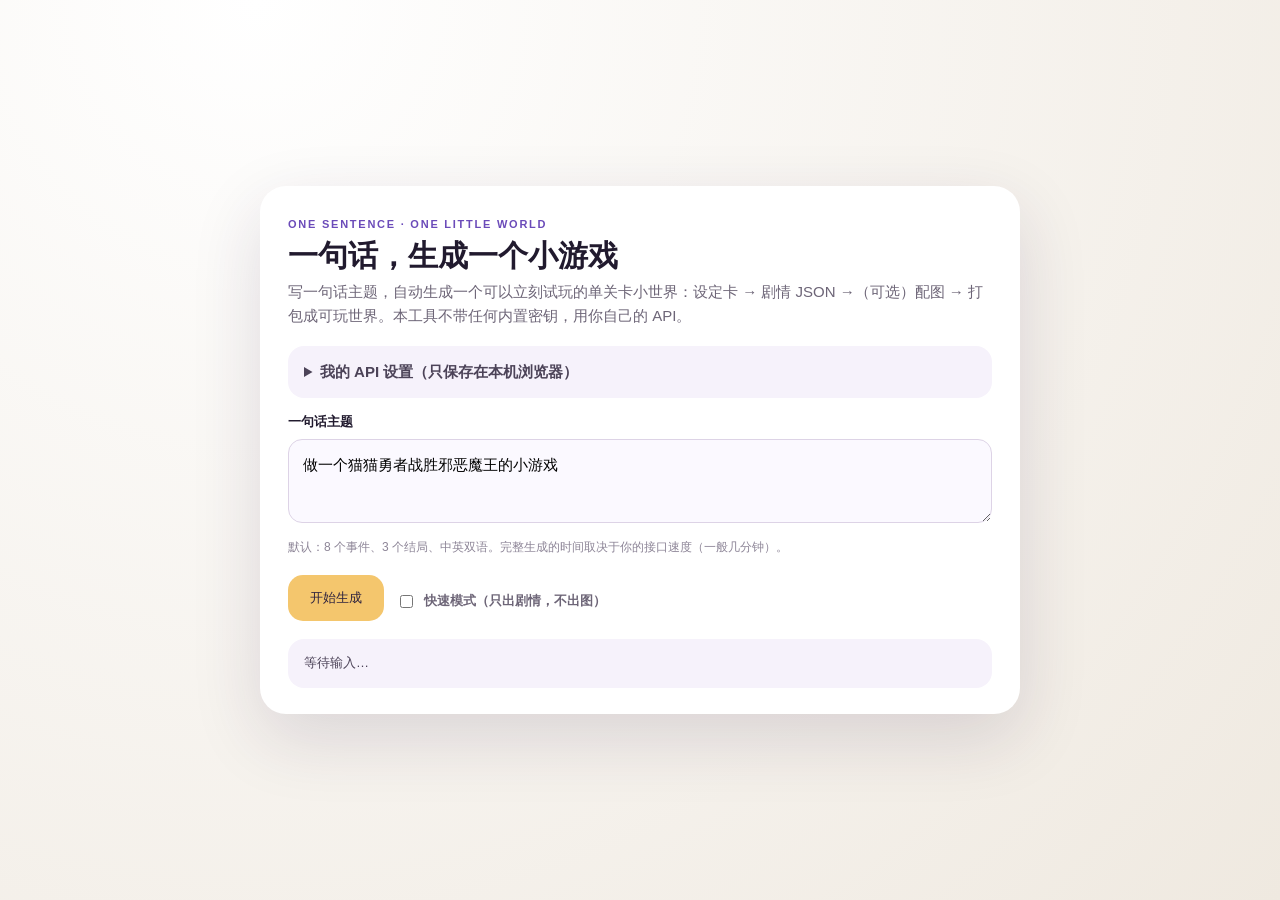
==== index.html @ 18d7301c "Standalone one-sentence world creator: local UI, OpenAI-compatible pipeline, bundled player" ====
<!doctype html>
<html lang="zh-CN">
<head>
  <meta charset="utf-8">
  <meta name="viewport" content="width=device-width, initial-scale=1">
  <title>一句话生成小游戏 · GlimmersElsewhereCreate</title>
  <style>
    :root { --ink:#211a2e; --violet:#6b4bb9; --gold:#f4c66d; --bg:#efe9e0; }
    * { box-sizing: border-box; }
    body { margin: 0; min-height: 100vh; display: grid; place-items: center; background: radial-gradient(circle at 20% 0%, #ffffff, var(--bg)); color: var(--ink); font: 15px/1.6 "PingFang SC", "Helvetica Neue", sans-serif; }
    main { width: min(100%, 760px); margin: 32px 18px; padding: 30px 28px 26px; border-radius: 26px; background: #fff; box-shadow: 0 24px 70px rgba(48, 31, 70, .14); }
    h1 { margin: 4px 0 6px; font: 900 30px/1.2 "Songti SC", serif; }
    .eyebrow { margin: 0; color: var(--violet); font-weight: 800; letter-spacing: .16em; font-size: 11px; }
    p.lead { margin: 0 0 18px; color: #6d6577; }
    label { display: block; margin: 14px 0 6px; font-weight: 700; font-size: 13px; }
    input[type=text], input[type=password], textarea { width: 100%; padding: 13px 14px; border: 1px solid #ddd3e6; border-radius: 14px; font: inherit; background: #fbf9ff; }
    textarea { min-height: 84px; resize: vertical; }
    details { margin: 16px 0 4px; padding: 14px 16px; border-radius: 16px; background: #f6f2fb; }
    summary { cursor: pointer; font-weight: 800; color: #4c4358; }
    .grid2 { display: grid; grid-template-columns: 1fr 1fr; gap: 0 14px; }
    .row { display: flex; gap: 12px; align-items: center; flex-wrap: wrap; margin-top: 18px; }
    button { padding: 14px 22px; border: 0; border-radius: 15px; background: var(--gold); color: #2e233f; font: 800 16px inherit; cursor: pointer; }
    button[disabled] { opacity: .55; cursor: default; }
    .check { display: flex; align-items: center; gap: 8px; color: #6d6577; font-size: 13px; }
    #status { margin-top: 18px; padding: 14px 16px; border-radius: 16px; background: #f6f2fb; color: #4c4358; font-size: 13px; white-space: pre-wrap; }
    #result { display: none; margin-top: 20px; padding: 18px; border-radius: 18px; background: linear-gradient(135deg, #fff6dc, #f7e6b8); }
    #result h2 { margin: 0 0 4px; font: 900 22px/1.25 "Songti SC", serif; }
    #result img { width: 100%; max-width: 320px; border-radius: 16px; display: block; margin: 12px 0; }
    #result a { display: inline-block; margin-top: 10px; padding: 12px 18px; border-radius: 13px; background: var(--violet); color: #fff; text-decoration: none; font-weight: 800; }
    code { background: #efe8fb; padding: 2px 6px; border-radius: 7px; font-size: 12px; }
    .hint { margin-top: 8px; color: #8d8597; font-size: 12px; }
  </style>
</head>
<body>
  <main>
    <p class="eyebrow">ONE SENTENCE · ONE LITTLE WORLD</p>
    <h1>一句话，生成一个小游戏</h1>
    <p class="lead">写一句话主题，自动生成一个可以立刻试玩的单关卡小世界：设定卡 → 剧情 JSON →（可选）配图 → 打包成可玩世界。本工具不带任何内置密钥，用你自己的 API。</p>

    <details id="apiBox">
      <summary>我的 API 设置（只保存在本机浏览器）</summary>
      <label for="apiBase">大模型接口地址</label>
      <input id="apiBase" type="text" value="https://api.deepseek.com" placeholder="https://api.deepseek.com">
      <div class="grid2">
        <div>
          <label for="apiKey">API Key</label>
          <input id="apiKey" type="password" autocomplete="off" placeholder="sk-...">
        </div>
        <div>
          <label for="apiModel">模型</label>
          <input id="apiModel" type="text" value="deepseek-chat" placeholder="deepseek-chat">
        </div>
      </div>
      <p class="hint">任何 OpenAI 兼容接口都可以：DeepSeek、Kimi、智谱、OpenAI……填它自己的网址、Key、模型即可。地址和 Key 只保存在你的浏览器里，生成时才会发给你本机的服务。</p>
      <label for="imageBase">图片接口地址（可选，留空就不出图）</label>
      <input id="imageBase" type="text" placeholder="例如 https://api.openai.com/v1">
      <div class="grid2">
        <div>
          <label for="imageKey">图片 API Key（可选）</label>
          <input id="imageKey" type="password" autocomplete="off">
        </div>
        <div>
          <label for="imageModel">图片模型（可选）</label>
          <input id="imageModel" type="text" placeholder="gpt-image-1">
        </div>
      </div>
    </details>

    <label for="sentence">一句话主题</label>
    <textarea id="sentence">做一个猫猫勇者战胜邪恶魔王的小游戏</textarea>
    <p class="hint">默认：8 个事件、3 个结局、中英双语。完整生成的时间取决于你的接口速度（一般几分钟）。</p>

    <div class="row">
      <button id="go">开始生成</button>
      <label class="check"><input id="planOnly" type="checkbox"> 快速模式（只出剧情，不出图）</label>
    </div>

    <div id="status">等待输入…</div>

    <section id="result">
      <h2 id="resultTitle"></h2>
      <img id="resultCover" alt="生成的小世界封面">
      <p id="resultMeta"></p>
      <a id="resultPlay" href="#" target="_blank">▶ 立即试玩</a>
    </section>
  </main>
  <script>
    const $ = (id) => document.getElementById(id);
    const FIELDS = ["apiBase", "apiKey", "apiModel", "imageBase", "imageKey", "imageModel"];
    const STORE = "glimmers-create-api-v1";

    try {
      const saved = JSON.parse(localStorage.getItem(STORE) || "{}");
      for (const id of FIELDS) if (typeof saved[id] === "string" && saved[id]) $(id).value = saved[id];
    } catch (error) { /* first visit */ }
    for (const id of FIELDS) {
      $(id).addEventListener("input", () => {
        const data = {};
        for (const key of FIELDS) data[key] = $(key).value.trim();
        localStorage.setItem(STORE, JSON.stringify(data));
      });
    }

    let timer = null;
    $("go").addEventListener("click", async () => {
      const sentence = $("sentence").value.trim();
      if (!sentence) return;
      if (!$("apiKey").value.trim()) {
        $("apiBox").open = true;
        $("status").textContent = "先在「我的 API 设置」里填上你自己的 API Key。";
        return;
      }
      $("go").disabled = true;
      $("result").style.display = "none";
      const started = Date.now();
      const tick = () => { $("status").textContent = `生成中… 已用时 ${Math.round((Date.now() - started) / 1000)} 秒\n（剧情约 1 分钟；带配图的完整生成一般几分钟）`; };
      tick();
      timer = setInterval(tick, 1000);
      try {
        const response = await fetch("/api/generate", {
          method: "POST",
          headers: { "Content-Type": "application/json" },
          body: JSON.stringify({
            sentence,
            planOnly: $("planOnly").checked,
            api: {
              base: $("apiBase").value.trim(),
              key: $("apiKey").value.trim(),
              model: $("apiModel").value.trim(),
              imageBase: $("imageBase").value.trim(),
              imageKey: $("imageKey").value.trim(),
              imageModel: $("imageModel").value.trim(),
            },
          }),
        });
        const data = await response.json();
        if (!response.ok || data.error) {
          $("status").textContent = `失败：${data.error || response.status}\n\n${(data.log || "").slice(-1200)}`;
          return;
        }
        if (data.planOnly) {
          $("status").textContent = `策划完成（快速模式，未出图）：${data.seconds} 秒 · AI 调用 ${data.calls} 次\n标题：${data.title}\n工作目录：${data.workDir}\n\n${(data.log || "").slice(-800)}`;
          return;
        }
        $("status").textContent = `完成：${data.seconds} 秒 · AI 调用 ${data.calls} 次\n世界 id：${data.worldId}\n工作目录：${data.workDir}\n\n${(data.log || "").slice(-800)}`;
        $("resultTitle").textContent = data.title;
        const cover = $("resultCover");
        cover.style.display = "";
        cover.onerror = () => { cover.style.display = "none"; };
        cover.src = `/worlds/${data.worldId}/assets/cover.png?v=${Date.now()}`;
        $("resultMeta").innerHTML = `试玩地址：<code>${data.playUrl}</code>`;
        $("resultPlay").href = data.playUrl;
        $("result").style.display = "block";
      } catch (error) {
        $("status").textContent = `失败：${error}`;
      } finally {
        clearInterval(timer);
        $("go").disabled = false;
      }
    });
  </script>
</body>
</html>
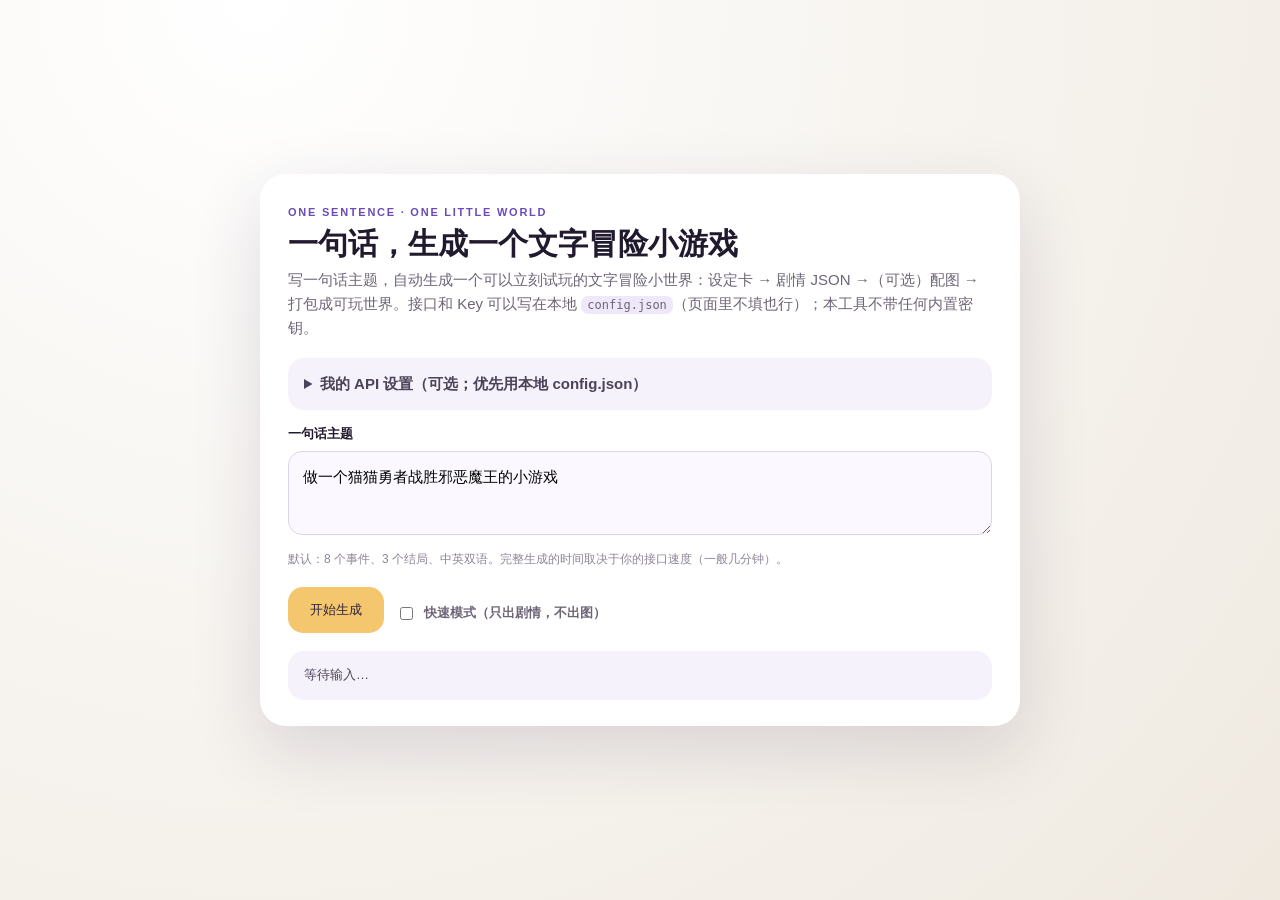
==== commit 69fe5452: "Local config.json support (gitignored): API settings can live in a local file" ====
--- a/index.html
+++ b/index.html
@@ -3,7 +3,7 @@
 <head>
   <meta charset="utf-8">
   <meta name="viewport" content="width=device-width, initial-scale=1">
-  <title>一句话生成小游戏 · GlimmersElsewhereCreate</title>
+  <title>一句话，生成一个文字冒险小游戏 · GlimmersElsewhereCreate</title>
   <style>
     :root { --ink:#211a2e; --violet:#6b4bb9; --gold:#f4c66d; --bg:#efe9e0; }
     * { box-sizing: border-box; }
@@ -34,13 +34,13 @@
 <body>
   <main>
     <p class="eyebrow">ONE SENTENCE · ONE LITTLE WORLD</p>
-    <h1>一句话，生成一个小游戏</h1>
-    <p class="lead">写一句话主题，自动生成一个可以立刻试玩的单关卡小世界：设定卡 → 剧情 JSON →（可选）配图 → 打包成可玩世界。本工具不带任何内置密钥，用你自己的 API。</p>
+    <h1>一句话，生成一个文字冒险小游戏</h1>
+    <p class="lead">写一句话主题，自动生成一个可以立刻试玩的文字冒险小世界：设定卡 → 剧情 JSON →（可选）配图 → 打包成可玩世界。接口和 Key 可以写在本地 <code>config.json</code>（页面里不填也行）；本工具不带任何内置密钥。</p>
 
     <details id="apiBox">
-      <summary>我的 API 设置（只保存在本机浏览器）</summary>
+      <summary>我的 API 设置（可选；优先用本地 config.json）</summary>
       <label for="apiBase">大模型接口地址</label>
-      <input id="apiBase" type="text" value="https://api.deepseek.com" placeholder="https://api.deepseek.com">
+      <input id="apiBase" type="text" placeholder="https://api.deepseek.com">
       <div class="grid2">
         <div>
           <label for="apiKey">API Key</label>
@@ -48,10 +48,10 @@
         </div>
         <div>
           <label for="apiModel">模型</label>
-          <input id="apiModel" type="text" value="deepseek-chat" placeholder="deepseek-chat">
+          <input id="apiModel" type="text" placeholder="deepseek-chat">
         </div>
       </div>
-      <p class="hint">任何 OpenAI 兼容接口都可以：DeepSeek、Kimi、智谱、OpenAI……填它自己的网址、Key、模型即可。地址和 Key 只保存在你的浏览器里，生成时才会发给你本机的服务。</p>
+      <p class="hint" id="apiHint">任何 OpenAI 兼容接口都可以：DeepSeek、Kimi、智谱、OpenAI……把 <code>config.example.json</code> 复制成 <code>config.json</code> 填好即可（该文件不会被上传）；页面里填的内容会覆盖文件里的，留空则用文件里的。</p>
       <label for="imageBase">图片接口地址（可选，留空就不出图）</label>
       <input id="imageBase" type="text" placeholder="例如 https://api.openai.com/v1">
       <div class="grid2">
@@ -88,6 +88,7 @@
     const $ = (id) => document.getElementById(id);
     const FIELDS = ["apiBase", "apiKey", "apiModel", "imageBase", "imageKey", "imageModel"];
     const STORE = "glimmers-create-api-v1";
+    let configInfo = { llm: {}, image: {} };
 
     try {
       const saved = JSON.parse(localStorage.getItem(STORE) || "{}");
@@ -101,13 +102,29 @@
       });
     }
 
+    async function loadConfig() {
+      try {
+        const response = await fetch("/api/config");
+        configInfo = await response.json();
+      } catch (error) { /* no config file */ }
+      $("apiBase").placeholder = configInfo.llm?.base || "https://api.deepseek.com";
+      $("apiModel").placeholder = configInfo.llm?.model || "deepseek-chat";
+      $("apiKey").placeholder = configInfo.llm?.hasKey ? "已从 config.json 读取（留空即可）" : "sk-...";
+      $("imageBase").placeholder = configInfo.image?.base || "例如 https://api.openai.com/v1";
+      $("imageModel").placeholder = configInfo.image?.model || "gpt-image-1";
+      if (configInfo.llm?.hasKey) {
+        $("apiHint").innerHTML = "已读到本地 <code>config.json</code> 里的接口和 Key —— 页面里什么都不用填。想临时换接口，在下面输入即可（会覆盖文件里的）。";
+      }
+    }
+    loadConfig();
+
     let timer = null;
     $("go").addEventListener("click", async () => {
       const sentence = $("sentence").value.trim();
       if (!sentence) return;
-      if (!$("apiKey").value.trim()) {
+      if (!$("apiKey").value.trim() && !configInfo.llm?.hasKey) {
         $("apiBox").open = true;
-        $("status").textContent = "先在「我的 API 设置」里填上你自己的 API Key。";
+        $("status").textContent = "还没有 API Key：把 config.example.json 复制成 config.json 填好，或在上面输入框里填一个。";
         return;
       }
       $("go").disabled = true;
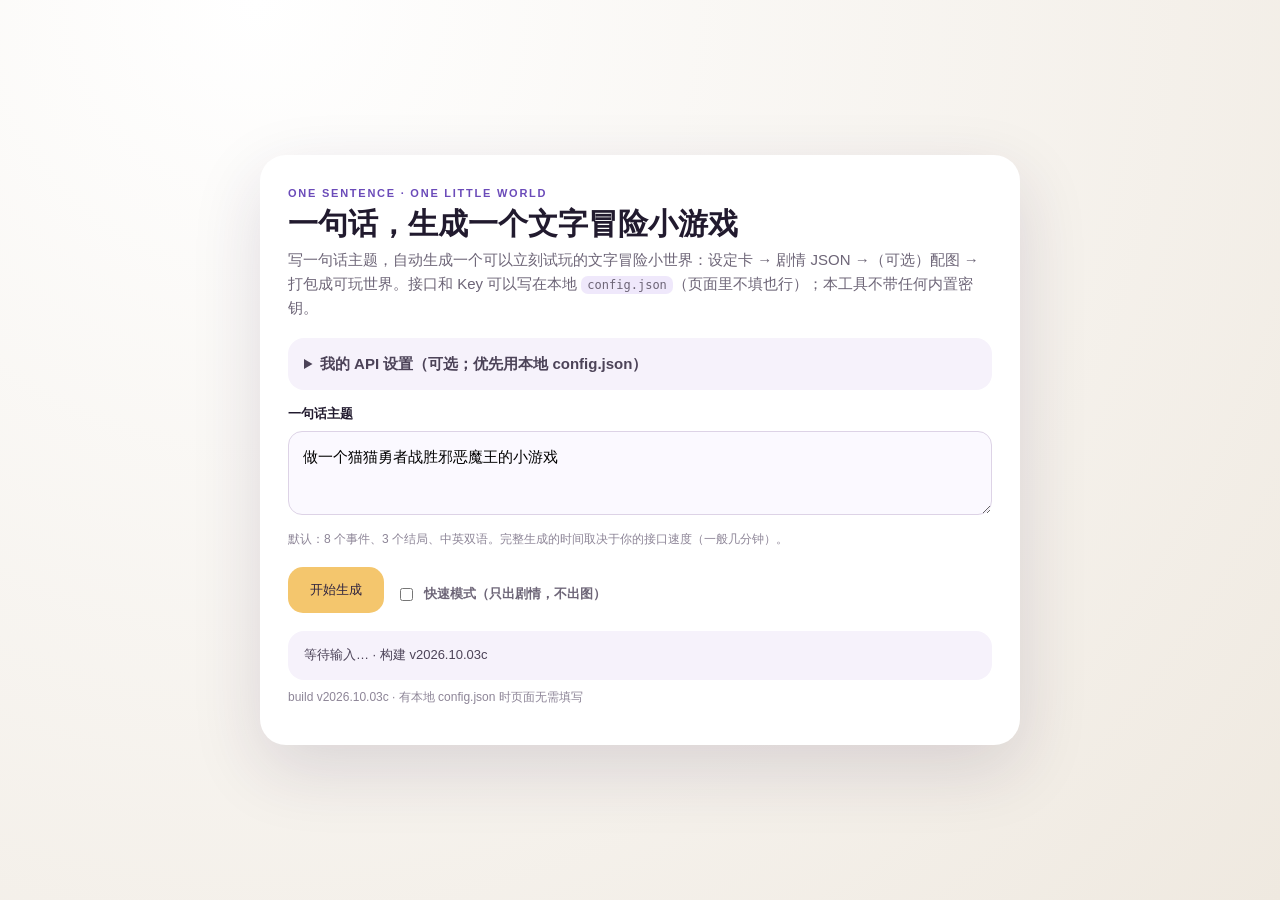
==== commit b3cf0e96: "Live progress stream, red error states, no-store caching" ====
--- a/index.html
+++ b/index.html
@@ -23,6 +23,8 @@
     button[disabled] { opacity: .55; cursor: default; }
     .check { display: flex; align-items: center; gap: 8px; color: #6d6577; font-size: 13px; }
     #status { margin-top: 18px; padding: 14px 16px; border-radius: 16px; background: #f6f2fb; color: #4c4358; font-size: 13px; white-space: pre-wrap; }
+    #status.error { background: #ffe9e7; color: #b3261e; }
+    #status.ok { background: #e9f7ee; color: #1e6b3a; }
     #result { display: none; margin-top: 20px; padding: 18px; border-radius: 18px; background: linear-gradient(135deg, #fff6dc, #f7e6b8); }
     #result h2 { margin: 0 0 4px; font: 900 22px/1.25 "Songti SC", serif; }
     #result img { width: 100%; max-width: 320px; border-radius: 16px; display: block; margin: 12px 0; }
@@ -75,7 +77,7 @@
       <label class="check"><input id="planOnly" type="checkbox"> 快速模式（只出剧情，不出图）</label>
     </div>
 
-    <div id="status">等待输入…</div>
+    <div id="status">等待输入… · 构建 v2026.10.03c</div>
 
     <section id="result">
       <h2 id="resultTitle"></h2>
@@ -83,6 +85,7 @@
       <p id="resultMeta"></p>
       <a id="resultPlay" href="#" target="_blank">▶ 立即试玩</a>
     </section>
+    <p class="hint" id="buildTag">build v2026.10.03c · 有本地 config.json 时页面无需填写</p>
   </main>
   <script>
     const $ = (id) => document.getElementById(id);
@@ -118,21 +121,42 @@
     }
     loadConfig();
 
-    let timer = null;
+    let stopTicker = false;
+    function setStatus(text, kind) {
+      const box = $("status");
+      box.classList.toggle("error", kind === "error");
+      box.classList.toggle("ok", kind === "ok");
+      box.textContent = text;
+    }
+    async function tickProgress(started) {
+      if (stopTicker) return;
+      const seconds = Math.round((Date.now() - started) / 1000);
+      let tail = "";
+      try {
+        const response = await fetch("/api/progress");
+        const data = await response.json();
+        const lines = (data.lines || []).slice(-14).map(line => "  " + line.trim().slice(0, 110));
+        if (lines.length) tail = "\n" + lines.join("\n");
+      } catch (error) { /* keep the timer text */ }
+      if (stopTicker) return;
+      $("status").classList.remove("error");
+      $("status").classList.remove("ok");
+      $("status").textContent = `生成中… 已用时 ${seconds} 秒\n（剧情约 1 分钟；带配图的完整生成一般几分钟）${tail}`;
+      setTimeout(() => tickProgress(started), 1200);
+    }
     $("go").addEventListener("click", async () => {
       const sentence = $("sentence").value.trim();
       if (!sentence) return;
       if (!$("apiKey").value.trim() && !configInfo.llm?.hasKey) {
         $("apiBox").open = true;
-        $("status").textContent = "还没有 API Key：把 config.example.json 复制成 config.json 填好，或在上面输入框里填一个。";
+        setStatus("还没有 API Key：把 config.example.json 复制成 config.json 填好，或在上面输入框里填一个。", "error");
         return;
       }
       $("go").disabled = true;
       $("result").style.display = "none";
+      stopTicker = false;
       const started = Date.now();
-      const tick = () => { $("status").textContent = `生成中… 已用时 ${Math.round((Date.now() - started) / 1000)} 秒\n（剧情约 1 分钟；带配图的完整生成一般几分钟）`; };
-      tick();
-      timer = setInterval(tick, 1000);
+      tickProgress(started);
       try {
         const response = await fetch("/api/generate", {
           method: "POST",
@@ -152,14 +176,14 @@
         });
         const data = await response.json();
         if (!response.ok || data.error) {
-          $("status").textContent = `失败：${data.error || response.status}\n\n${(data.log || "").slice(-1200)}`;
+          setStatus(`失败：${data.error || response.status}\n\n${(data.log || "").slice(-1500)}`, "error");
           return;
         }
         if (data.planOnly) {
-          $("status").textContent = `策划完成（快速模式，未出图）：${data.seconds} 秒 · AI 调用 ${data.calls} 次\n标题：${data.title}\n工作目录：${data.workDir}\n\n${(data.log || "").slice(-800)}`;
+          setStatus(`策划完成（快速模式，未出图）：${data.seconds} 秒 · AI 调用 ${data.calls} 次\n标题：${data.title}\n工作目录：${data.workDir}\n\n${(data.log || "").slice(-800)}`, "ok");
           return;
         }
-        $("status").textContent = `完成：${data.seconds} 秒 · AI 调用 ${data.calls} 次\n世界 id：${data.worldId}\n工作目录：${data.workDir}\n\n${(data.log || "").slice(-800)}`;
+        setStatus(`完成：${data.seconds} 秒 · AI 调用 ${data.calls} 次\n世界 id：${data.worldId}\n工作目录：${data.workDir}\n\n${(data.log || "").slice(-800)}`, "ok");
         $("resultTitle").textContent = data.title;
         const cover = $("resultCover");
         cover.style.display = "";
@@ -169,9 +193,9 @@
         $("resultPlay").href = data.playUrl;
         $("result").style.display = "block";
       } catch (error) {
-        $("status").textContent = `失败：${error}`;
+        setStatus(`失败：${error}`, "error");
       } finally {
-        clearInterval(timer);
+        stopTicker = true;
         $("go").disabled = false;
       }
     });
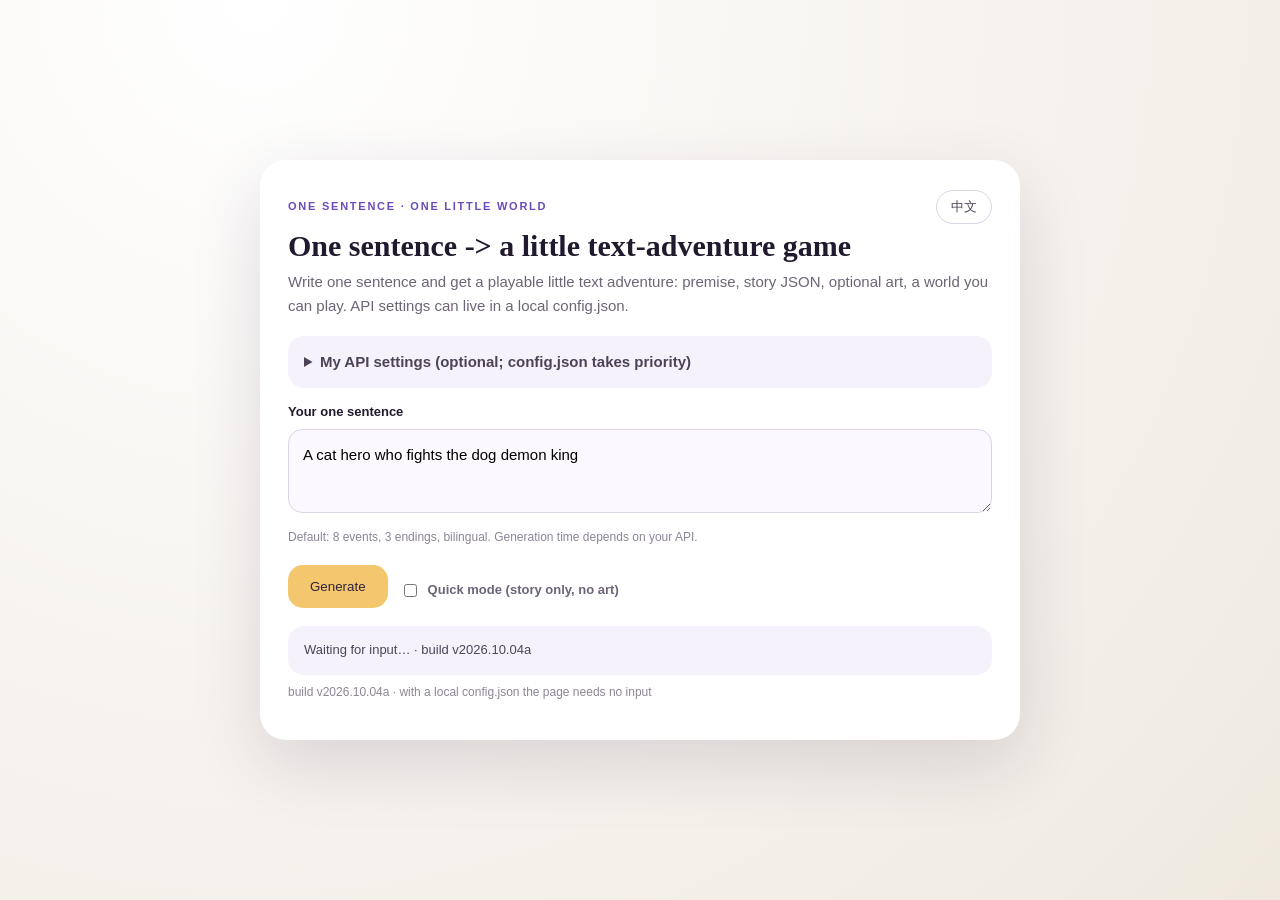
==== commit 864d22dc: "Bilingual create page (EN default) with in-page language toggle" ====
--- a/index.html
+++ b/index.html
@@ -1,14 +1,16 @@
 <!doctype html>
-<html lang="zh-CN">
+<html lang="en">
 <head>
   <meta charset="utf-8">
   <meta name="viewport" content="width=device-width, initial-scale=1">
-  <title>一句话，生成一个文字冒险小游戏 · GlimmersElsewhereCreate</title>
+  <title>One sentence -> a little text-adventure game · GlimmersElsewhereCreate</title>
   <style>
     :root { --ink:#211a2e; --violet:#6b4bb9; --gold:#f4c66d; --bg:#efe9e0; }
     * { box-sizing: border-box; }
     body { margin: 0; min-height: 100vh; display: grid; place-items: center; background: radial-gradient(circle at 20% 0%, #ffffff, var(--bg)); color: var(--ink); font: 15px/1.6 "PingFang SC", "Helvetica Neue", sans-serif; }
     main { width: min(100%, 760px); margin: 32px 18px; padding: 30px 28px 26px; border-radius: 26px; background: #fff; box-shadow: 0 24px 70px rgba(48, 31, 70, .14); }
+    .topline { display: flex; align-items: center; justify-content: space-between; gap: 12px; }
+    .lang-btn { padding: 7px 14px; border: 1px solid #ddd3e6; border-radius: 999px; background: #fff; color: #4c4358; font: 800 12px inherit; cursor: pointer; }
     h1 { margin: 4px 0 6px; font: 900 30px/1.2 "Songti SC", serif; }
     .eyebrow { margin: 0; color: var(--violet); font-weight: 800; letter-spacing: .16em; font-size: 11px; }
     p.lead { margin: 0 0 18px; color: #6d6577; }
@@ -19,8 +21,8 @@
     summary { cursor: pointer; font-weight: 800; color: #4c4358; }
     .grid2 { display: grid; grid-template-columns: 1fr 1fr; gap: 0 14px; }
     .row { display: flex; gap: 12px; align-items: center; flex-wrap: wrap; margin-top: 18px; }
-    button { padding: 14px 22px; border: 0; border-radius: 15px; background: var(--gold); color: #2e233f; font: 800 16px inherit; cursor: pointer; }
-    button[disabled] { opacity: .55; cursor: default; }
+    button.primary { padding: 14px 22px; border: 0; border-radius: 15px; background: var(--gold); color: #2e233f; font: 800 16px inherit; cursor: pointer; }
+    button.primary[disabled] { opacity: .55; cursor: default; }
     .check { display: flex; align-items: center; gap: 8px; color: #6d6577; font-size: 13px; }
     #status { margin-top: 18px; padding: 14px 16px; border-radius: 16px; background: #f6f2fb; color: #4c4358; font-size: 13px; white-space: pre-wrap; }
     #status.error { background: #ffe9e7; color: #b3261e; }
@@ -35,74 +37,151 @@
 </head>
 <body>
   <main>
-    <p class="eyebrow">ONE SENTENCE · ONE LITTLE WORLD</p>
-    <h1>一句话，生成一个文字冒险小游戏</h1>
-    <p class="lead">写一句话主题，自动生成一个可以立刻试玩的文字冒险小世界：设定卡 → 剧情 JSON →（可选）配图 → 打包成可玩世界。接口和 Key 可以写在本地 <code>config.json</code>（页面里不填也行）；本工具不带任何内置密钥。</p>
+    <div class="topline">
+      <p class="eyebrow">ONE SENTENCE · ONE LITTLE WORLD</p>
+      <button id="langToggle" class="lang-btn" type="button">中文</button>
+    </div>
+    <h1 data-i18n="h1">One sentence -> a little text-adventure game</h1>
+    <p class="lead" data-i18n="lead">Write one sentence and get a playable little text adventure: premise, story JSON, optional art, a world you can play. API settings can live in a local config.json.</p>
 
     <details id="apiBox">
-      <summary>我的 API 设置（可选；优先用本地 config.json）</summary>
-      <label for="apiBase">大模型接口地址</label>
+      <summary data-i18n="apiSummary">My API settings (optional; config.json takes priority)</summary>
+      <label for="apiBase" data-i18n="labelBase">Model API base</label>
       <input id="apiBase" type="text" placeholder="https://api.deepseek.com">
       <div class="grid2">
         <div>
-          <label for="apiKey">API Key</label>
+          <label for="apiKey" data-i18n="labelKey">API Key</label>
           <input id="apiKey" type="password" autocomplete="off" placeholder="sk-...">
         </div>
         <div>
-          <label for="apiModel">模型</label>
+          <label for="apiModel" data-i18n="labelModel">Model</label>
           <input id="apiModel" type="text" placeholder="deepseek-chat">
         </div>
       </div>
-      <p class="hint" id="apiHint">任何 OpenAI 兼容接口都可以：DeepSeek、Kimi、智谱、OpenAI……把 <code>config.example.json</code> 复制成 <code>config.json</code> 填好即可（该文件不会被上传）；页面里填的内容会覆盖文件里的，留空则用文件里的。</p>
-      <label for="imageBase">图片接口地址（可选，留空就不出图）</label>
-      <input id="imageBase" type="text" placeholder="例如 https://api.openai.com/v1">
+      <p class="hint" id="apiHint" data-i18n="apiHint">Any OpenAI-compatible endpoint works.</p>
+      <label for="imageBase" data-i18n="labelImageBase">Image API base (optional)</label>
+      <input id="imageBase" type="text" placeholder="e.g. https://api.openai.com/v1">
       <div class="grid2">
         <div>
-          <label for="imageKey">图片 API Key（可选）</label>
+          <label for="imageKey" data-i18n="labelImageKey">Image API key (optional)</label>
           <input id="imageKey" type="password" autocomplete="off">
         </div>
         <div>
-          <label for="imageModel">图片模型（可选）</label>
+          <label for="imageModel" data-i18n="labelImageModel">Image model (optional)</label>
           <input id="imageModel" type="text" placeholder="gpt-image-1">
         </div>
       </div>
     </details>
 
-    <label for="sentence">一句话主题</label>
-    <textarea id="sentence">做一个猫猫勇者战胜邪恶魔王的小游戏</textarea>
-    <p class="hint">默认：8 个事件、3 个结局、中英双语。完整生成的时间取决于你的接口速度（一般几分钟）。</p>
+    <label for="sentence" data-i18n="labelSentence">Your one sentence</label>
+    <textarea id="sentence"></textarea>
+    <p class="hint" data-i18n="sentenceHint">Default: 8 events, 3 endings, bilingual.</p>
 
     <div class="row">
-      <button id="go">开始生成</button>
-      <label class="check"><input id="planOnly" type="checkbox"> 快速模式（只出剧情，不出图）</label>
+      <button id="go" class="primary" data-i18n="go">Generate</button>
+      <label class="check"><input id="planOnly" type="checkbox"> <span data-i18n="planOnly">Quick mode (story only, no art)</span></label>
     </div>
 
-    <div id="status">等待输入… · 构建 v2026.10.03c</div>
+    <div id="status" data-i18n="statusWait">Waiting for input…</div>
 
     <section id="result">
       <h2 id="resultTitle"></h2>
-      <img id="resultCover" alt="生成的小世界封面">
+      <img id="resultCover" alt="cover">
       <p id="resultMeta"></p>
-      <a id="resultPlay" href="#" target="_blank">▶ 立即试玩</a>
+      <a id="resultPlay" href="#" target="_blank" data-i18n="resultTry">Play it now</a>
     </section>
-    <p class="hint" id="buildTag">build v2026.10.03c · 有本地 config.json 时页面无需填写</p>
+    <p class="hint" id="buildTag" data-i18n="buildTag">build v2026.10.04a</p>
   </main>
   <script>
     const $ = (id) => document.getElementById(id);
     const FIELDS = ["apiBase", "apiKey", "apiModel", "imageBase", "imageKey", "imageModel"];
     const STORE = "glimmers-create-api-v1";
+    const LANG_KEY = "glimmers-create-lang-v1";
+    const DEFAULTS = { en: "A cat hero who fights the dog demon king", zh: "做一个猫猫勇者战胜狗狗魔王的小游戏" };
+    const STRINGS = {
+      en: {
+        docTitle: "One sentence -> a little text-adventure game · GlimmersElsewhereCreate",
+        h1: "One sentence -> a little text-adventure game",
+        lead: "Write one sentence and get a playable little text adventure: premise, story JSON, optional art, a world you can play. API settings can live in a local config.json.",
+        apiSummary: "My API settings (optional; config.json takes priority)",
+        labelBase: "Model API base", labelKey: "API Key", labelModel: "Model",
+        apiHint: "Any OpenAI-compatible endpoint works: DeepSeek, Kimi, Zhipu, OpenAI… Copy config.example.json to config.json and fill it in (never uploaded). Values typed here override the file.",
+        apiHintConfig: "Loaded API base and key from your local config.json — nothing to fill in. Type here only to override for one run.",
+        labelImageBase: "Image API base (optional)", labelImageKey: "Image API key (optional)", labelImageModel: "Image model (optional)",
+        phBase: "https://api.deepseek.com", phKey: "sk-...", phKeyConfig: "loaded from config.json (leave empty)", phModel: "deepseek-chat",
+        phImageBase: "e.g. https://api.openai.com/v1", phImageModel: "gpt-image-1",
+        labelSentence: "Your one sentence",
+        sentenceHint: "Default: 8 events, 3 endings, bilingual. Generation time depends on your API.",
+        go: "Generate", planOnly: "Quick mode (story only, no art)",
+        statusWait: "Waiting for input… · build v2026.10.04a",
+        generating: (s, tail) => `Generating… ${s}s elapsed\n(story ≈ 1 min; a full run with art takes a few minutes)${tail}`,
+        errKey: "No API key yet: copy config.example.json to config.json, or type one above.",
+        errFailed: (m, log) => `Failed: ${m}\n\n${log}`,
+        planDone: (s, calls, t2, d, log) => `Story ready (quick mode, no art): ${s}s · ${calls} AI calls\nTitle: ${t2}\nWork dir: ${d}\n\n${log}`,
+        done: (s, calls, id, d, log) => `Done: ${s}s · ${calls} AI calls\nWorld id: ${id}\nWork dir: ${d}\n\n${log}`,
+        resultTry: "Play it now", resultPlay: "Play link: ",
+        buildTag: "build v2026.10.04a · with a local config.json the page needs no input",
+      },
+      zh: {
+        docTitle: "一句话，生成一个文字冒险小游戏 · GlimmersElsewhereCreate",
+        h1: "一句话，生成一个文字冒险小游戏",
+        lead: "写一句话主题，自动生成一个可以立刻试玩的文字冒险小世界：设定卡 → 剧情 JSON →（可选）配图 → 打包成可玩世界。接口和 Key 可以写在本地 config.json。",
+        apiSummary: "我的 API 设置（可选；优先用本地 config.json）",
+        labelBase: "大模型接口地址", labelKey: "API Key", labelModel: "模型",
+        apiHint: "任何 OpenAI 兼容接口都可以：DeepSeek、Kimi、智谱、OpenAI……把 config.example.json 复制成 config.json 填好即可（该文件不会被上传）；页面里填的内容会覆盖文件里的。",
+        apiHintConfig: "已读到本地 config.json 里的接口和 Key —— 页面里什么都不用填。想临时换接口，在下面输入即可（会覆盖文件里的）。",
+        labelImageBase: "图片接口地址（可选，留空就不出图）", labelImageKey: "图片 API Key（可选）", labelImageModel: "图片模型（可选）",
+        phBase: "https://api.deepseek.com", phKey: "sk-…", phKeyConfig: "已从 config.json 读取（留空即可）", phModel: "deepseek-chat",
+        phImageBase: "例如 https://api.openai.com/v1", phImageModel: "gpt-image-1",
+        labelSentence: "一句话主题",
+        sentenceHint: "默认：8 个事件、3 个结局、中英双语。完整生成的时间取决于你的接口速度（一般几分钟）。",
+        go: "开始生成", planOnly: "快速模式（只出剧情，不出图）",
+        statusWait: "等待输入… · 构建 v2026.10.04a",
+        generating: (s, tail) => `生成中… 已用时 ${s} 秒\n（剧情约 1 分钟；带配图的完整生成一般几分钟）${tail}`,
+        errKey: "还没有 API Key：把 config.example.json 复制成 config.json 填好，或在上面输入框里填一个。",
+        errFailed: (m, log) => `失败：${m}\n\n${log}`,
+        planDone: (s, calls, t2, d, log) => `策划完成（快速模式，未出图）：${s} 秒 · AI 调用 ${calls} 次\n标题：${t2}\n工作目录：${d}\n\n${log}`,
+        done: (s, calls, id, d, log) => `完成：${s} 秒 · AI 调用 ${calls} 次\n世界 id：${id}\n工作目录：${d}\n\n${log}`,
+        resultTry: "▶ 立即试玩", resultPlay: "试玩地址：",
+        buildTag: "构建 v2026.10.04a · 有本地 config.json 时页面无需填写",
+      },
+    };
+
+    let lang = "en";
     let configInfo = { llm: {}, image: {} };
-
-    try {
-      const saved = JSON.parse(localStorage.getItem(STORE) || "{}");
-      for (const id of FIELDS) if (typeof saved[id] === "string" && saved[id]) $(id).value = saved[id];
-    } catch (error) { /* first visit */ }
-    for (const id of FIELDS) {
-      $(id).addEventListener("input", () => {
-        const data = {};
-        for (const key of FIELDS) data[key] = $(key).value.trim();
-        localStorage.setItem(STORE, JSON.stringify(data));
-      });
+    let stopTicker = false;
+    const t = (key) => STRINGS[lang][key] ?? STRINGS.en[key];
+
+    function applyLang(next) {
+      lang = next;
+      document.documentElement.lang = next === "zh" ? "zh-CN" : "en";
+      document.title = t("docTitle");
+      document.querySelectorAll("[data-i18n]").forEach(el => { el.textContent = t(el.dataset.i18n); });
+      const box = $("sentence");
+      if (box.value === DEFAULTS.en || box.value === DEFAULTS.zh || !box.value) box.value = DEFAULTS[next];
+      $("langToggle").textContent = next === "en" ? "中文" : "EN";
+      try { localStorage.setItem(LANG_KEY, next); } catch (error) { /* private mode */ }
+      const url = new URL(location.href);
+      url.searchParams.set("lang", next);
+      history.replaceState({}, "", url.pathname + url.search);
+      applyConfigText();
+    }
+
+    function applyConfigText() {
+      const hasKey = !!configInfo.llm?.hasKey;
+      $("apiBase").placeholder = configInfo.llm?.base || t("phBase");
+      $("apiModel").placeholder = configInfo.llm?.model || t("phModel");
+      $("apiKey").placeholder = hasKey ? t("phKeyConfig") : t("phKey");
+      $("imageBase").placeholder = configInfo.image?.base || t("phImageBase");
+      $("imageModel").placeholder = configInfo.image?.model || t("phImageModel");
+      $("apiHint").textContent = hasKey ? t("apiHintConfig") : t("apiHint");
+    }
+
+    function setStatus(text, kind) {
+      const box = $("status");
+      box.classList.toggle("error", kind === "error");
+      box.classList.toggle("ok", kind === "ok");
+      box.textContent = text;
     }
 
     async function loadConfig() {
@@ -110,24 +189,9 @@
         const response = await fetch("/api/config");
         configInfo = await response.json();
       } catch (error) { /* no config file */ }
-      $("apiBase").placeholder = configInfo.llm?.base || "https://api.deepseek.com";
-      $("apiModel").placeholder = configInfo.llm?.model || "deepseek-chat";
-      $("apiKey").placeholder = configInfo.llm?.hasKey ? "已从 config.json 读取（留空即可）" : "sk-...";
-      $("imageBase").placeholder = configInfo.image?.base || "例如 https://api.openai.com/v1";
-      $("imageModel").placeholder = configInfo.image?.model || "gpt-image-1";
-      if (configInfo.llm?.hasKey) {
-        $("apiHint").innerHTML = "已读到本地 <code>config.json</code> 里的接口和 Key —— 页面里什么都不用填。想临时换接口，在下面输入即可（会覆盖文件里的）。";
-      }
-    }
-    loadConfig();
-
-    let stopTicker = false;
-    function setStatus(text, kind) {
-      const box = $("status");
-      box.classList.toggle("error", kind === "error");
-      box.classList.toggle("ok", kind === "ok");
-      box.textContent = text;
-    }
+      applyConfigText();
+    }
+
     async function tickProgress(started) {
       if (stopTicker) return;
       const seconds = Math.round((Date.now() - started) / 1000);
@@ -141,15 +205,35 @@
       if (stopTicker) return;
       $("status").classList.remove("error");
       $("status").classList.remove("ok");
-      $("status").textContent = `生成中… 已用时 ${seconds} 秒\n（剧情约 1 分钟；带配图的完整生成一般几分钟）${tail}`;
+      $("status").textContent = t("generating")(seconds, tail);
       setTimeout(() => tickProgress(started), 1200);
     }
+
+    try {
+      const saved = JSON.parse(localStorage.getItem(STORE) || "{}");
+      for (const id of FIELDS) if (typeof saved[id] === "string" && saved[id]) $(id).value = saved[id];
+    } catch (error) { /* first visit */ }
+    for (const id of FIELDS) {
+      $(id).addEventListener("input", () => {
+        const data = {};
+        for (const key of FIELDS) data[key] = $(key).value.trim();
+        localStorage.setItem(STORE, JSON.stringify(data));
+      });
+    }
+    $("sentence").addEventListener("input", () => { $("sentence").dataset.touched = "1"; });
+    $("langToggle").addEventListener("click", () => applyLang(lang === "en" ? "zh" : "en"));
+
+    const qsLang = new URLSearchParams(location.search).get("lang");
+    const savedLang = (() => { try { return localStorage.getItem(LANG_KEY); } catch (error) { return null; } })();
+    applyLang(qsLang === "zh" || qsLang === "en" ? qsLang : (savedLang === "zh" ? "zh" : "en"));
+    loadConfig();
+
     $("go").addEventListener("click", async () => {
       const sentence = $("sentence").value.trim();
       if (!sentence) return;
       if (!$("apiKey").value.trim() && !configInfo.llm?.hasKey) {
         $("apiBox").open = true;
-        setStatus("还没有 API Key：把 config.example.json 复制成 config.json 填好，或在上面输入框里填一个。", "error");
+        setStatus(t("errKey"), "error");
         return;
       }
       $("go").disabled = true;
@@ -163,6 +247,7 @@
           headers: { "Content-Type": "application/json" },
           body: JSON.stringify({
             sentence,
+            lang,
             planOnly: $("planOnly").checked,
             api: {
               base: $("apiBase").value.trim(),
@@ -176,24 +261,24 @@
         });
         const data = await response.json();
         if (!response.ok || data.error) {
-          setStatus(`失败：${data.error || response.status}\n\n${(data.log || "").slice(-1500)}`, "error");
+          setStatus(t("errFailed")(data.error || response.status, (data.log || "").slice(-1500)), "error");
           return;
         }
         if (data.planOnly) {
-          setStatus(`策划完成（快速模式，未出图）：${data.seconds} 秒 · AI 调用 ${data.calls} 次\n标题：${data.title}\n工作目录：${data.workDir}\n\n${(data.log || "").slice(-800)}`, "ok");
+          setStatus(t("planDone")(data.seconds, data.calls, data.title, data.workDir, (data.log || "").slice(-800)), "ok");
           return;
         }
-        setStatus(`完成：${data.seconds} 秒 · AI 调用 ${data.calls} 次\n世界 id：${data.worldId}\n工作目录：${data.workDir}\n\n${(data.log || "").slice(-800)}`, "ok");
+        setStatus(t("done")(data.seconds, data.calls, data.worldId, data.workDir, (data.log || "").slice(-800)), "ok");
         $("resultTitle").textContent = data.title;
         const cover = $("resultCover");
         cover.style.display = "";
         cover.onerror = () => { cover.style.display = "none"; };
         cover.src = `/worlds/${data.worldId}/assets/cover.png?v=${Date.now()}`;
-        $("resultMeta").innerHTML = `试玩地址：<code>${data.playUrl}</code>`;
+        $("resultMeta").innerHTML = `${t("resultPlay")}<code>${data.playUrl}</code>`;
         $("resultPlay").href = data.playUrl;
         $("result").style.display = "block";
       } catch (error) {
-        setStatus(`失败：${error}`, "error");
+        setStatus(t("errFailed")(error, ""), "error");
       } finally {
         stopTicker = true;
         $("go").disabled = false;
